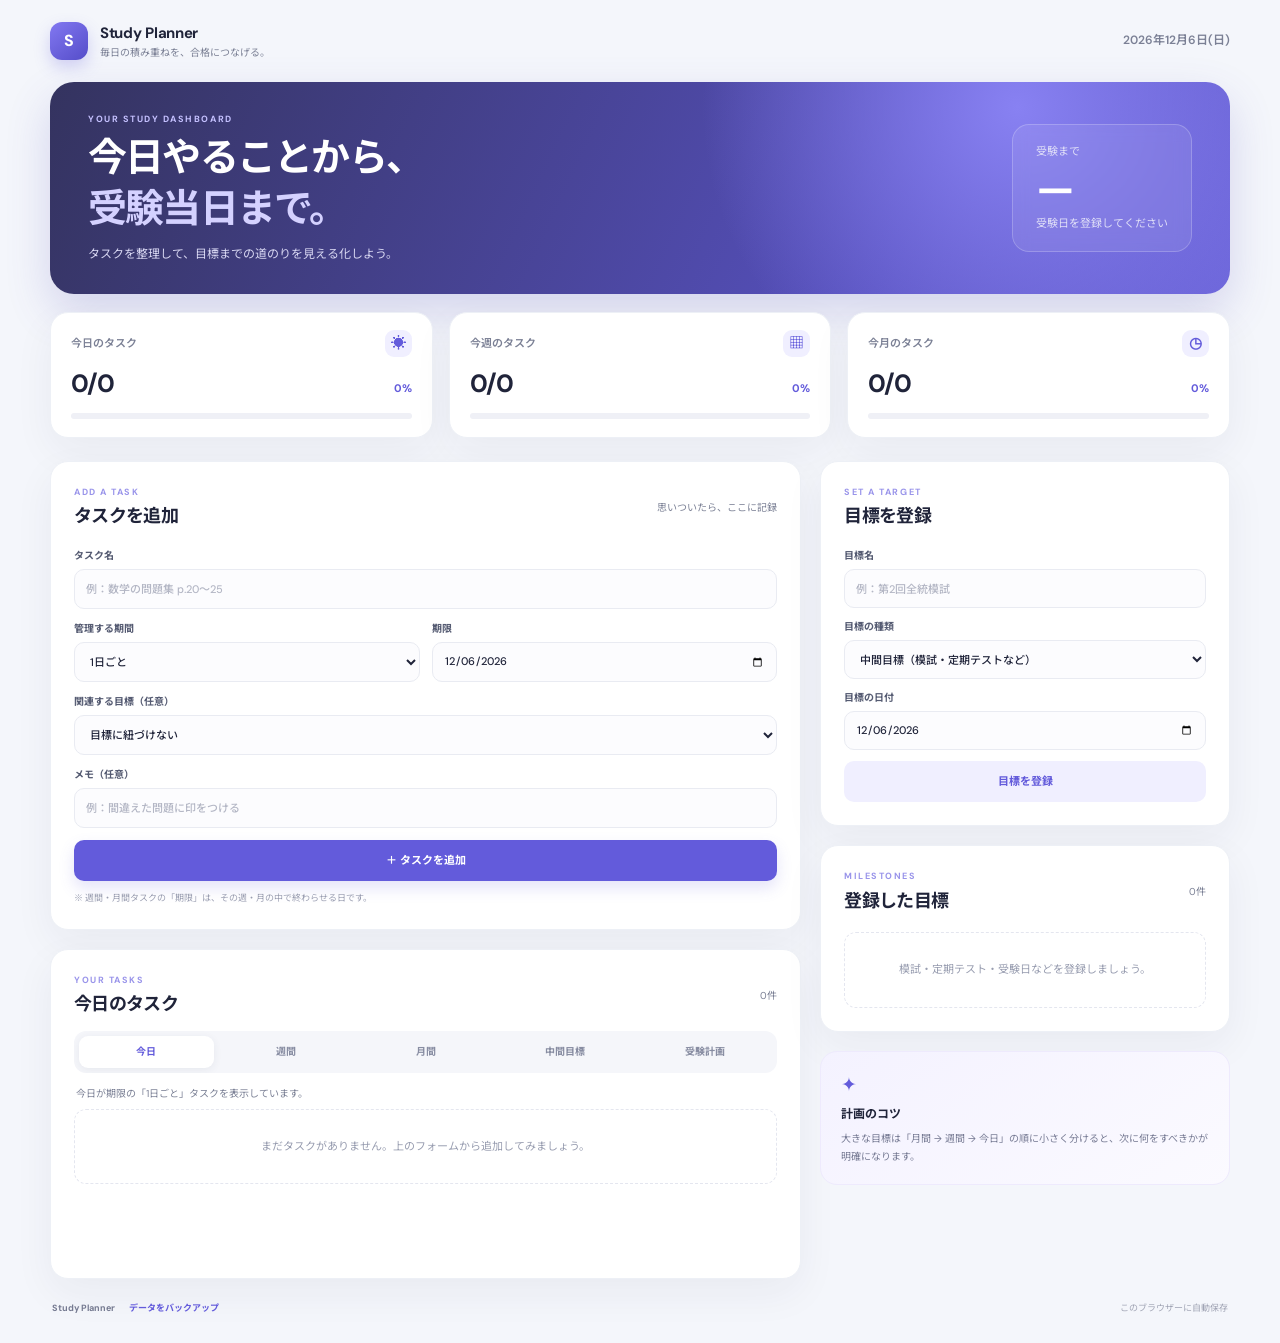
==== index.html @ bfe2cf24 "Add files via upload" ====
<!doctype html>
<html lang="ja">
<head>
  <meta charset="utf-8">
  <meta name="viewport" content="width=device-width, initial-scale=1">
  <meta name="theme-color" content="#f4f6fb">
  <title>Study Planner | 勉強管理</title>
  <link rel="stylesheet" href="style.css">
</head>
<body>
  <div class="page-shell">
    <header class="topbar">
      <a class="brand" href="#top" aria-label="Study Planner ホーム">
        <span class="brand-mark">S</span>
        <span><strong>Study Planner</strong><small>毎日の積み重ねを、合格につなげる。</small></span>
      </a>
      <div class="today-label" id="todayLabel"></div>
    </header>

    <main id="top">
      <section class="hero">
        <div>
          <p class="eyebrow">YOUR STUDY DASHBOARD</p>
          <h1>今日やることから、<br><span>受験当日まで。</span></h1>
          <p class="hero-copy">タスクを整理して、目標までの道のりを見える化しよう。</p>
        </div>
        <div class="countdown-card">
          <span class="countdown-caption">受験まで</span>
          <strong id="examCountdown">—</strong>
          <span id="examDateLabel">受験日を登録してください</span>
        </div>
      </section>

      <section class="stats-grid" aria-label="進捗サマリー">
        <article class="stat-card">
          <div class="stat-top"><span>今日のタスク</span><span class="stat-icon">☀</span></div>
          <div class="stat-number"><strong id="todayProgress">0/0</strong><span id="todayPercent">0%</span></div>
          <div class="progress-track"><div class="progress-fill" id="todayBar"></div></div>
        </article>
        <article class="stat-card">
          <div class="stat-top"><span>今週のタスク</span><span class="stat-icon">▦</span></div>
          <div class="stat-number"><strong id="weekProgress">0/0</strong><span id="weekPercent">0%</span></div>
          <div class="progress-track"><div class="progress-fill" id="weekBar"></div></div>
        </article>
        <article class="stat-card">
          <div class="stat-top"><span>今月のタスク</span><span class="stat-icon">◷</span></div>
          <div class="stat-number"><strong id="monthProgress">0/0</strong><span id="monthPercent">0%</span></div>
          <div class="progress-track"><div class="progress-fill" id="monthBar"></div></div>
        </article>
      </section>

      <section class="workspace">
        <div class="main-column">
          <section class="panel task-form-panel">
            <div class="section-heading">
              <div><p class="eyebrow">ADD A TASK</p><h2>タスクを追加</h2></div>
              <span class="heading-note">思いついたら、ここに記録</span>
            </div>
            <form id="taskForm" class="task-form">
              <label class="field field-wide">タスク名
                <input id="taskTitle" name="title" type="text" maxlength="90" placeholder="例：数学の問題集 p.20〜25" required>
              </label>
              <label class="field">管理する期間
                <select id="taskScope" name="scope">
                  <option value="day">1日ごと</option>
                  <option value="week">1週間ごと</option>
                  <option value="month">1か月ごと</option>
                  <option value="goal">目標までのタスク</option>
                </select>
              </label>
              <label class="field">期限
                <input id="taskDate" name="dueDate" type="date" required>
              </label>
              <label class="field field-wide">関連する目標（任意）
                <select id="taskGoal" name="goalId">
                  <option value="">目標に紐づけない</option>
                </select>
              </label>
              <label class="field field-wide">メモ（任意）
                <input id="taskNote" name="note" type="text" maxlength="180" placeholder="例：間違えた問題に印をつける">
              </label>
              <button class="primary-button" type="submit">＋ タスクを追加</button>
            </form>
            <p class="form-hint">※ 週間・月間タスクの「期限」は、その週・月の中で終わらせる日です。</p>
          </section>

          <section class="panel list-panel">
            <div class="section-heading list-heading">
              <div><p class="eyebrow">YOUR TASKS</p><h2 id="viewTitle">今日のタスク</h2></div>
              <span class="task-count" id="taskCount">0件</span>
            </div>
            <nav class="tabs" aria-label="タスク表示切替">
              <button class="tab active" data-view="day" type="button">今日</button>
              <button class="tab" data-view="week" type="button">週間</button>
              <button class="tab" data-view="month" type="button">月間</button>
              <button class="tab" data-view="milestone" type="button">中間目標</button>
              <button class="tab" data-view="exam" type="button">受験計画</button>
            </nav>
            <div id="viewDescription" class="view-description"></div>
            <div id="taskList" class="task-list" aria-live="polite"></div>
          </section>
        </div>

        <aside class="side-column">
          <section class="panel goal-form-panel">
            <div class="section-heading">
              <div><p class="eyebrow">SET A TARGET</p><h2>目標を登録</h2></div>
            </div>
            <form id="goalForm" class="goal-form">
              <label class="field">目標名
                <input id="goalName" type="text" maxlength="70" placeholder="例：第2回全統模試" required>
              </label>
              <label class="field">目標の種類
                <select id="goalType">
                  <option value="milestone">中間目標（模試・定期テストなど）</option>
                  <option value="exam">受験当日</option>
                </select>
              </label>
              <label class="field">目標の日付
                <input id="goalDate" type="date" required>
              </label>
              <button class="secondary-button" type="submit">目標を登録</button>
            </form>
          </section>

          <section class="panel targets-panel">
            <div class="section-heading">
              <div><p class="eyebrow">MILESTONES</p><h2>登録した目標</h2></div>
              <span class="task-count" id="goalCount">0件</span>
            </div>
            <div id="goalList" class="goal-list"></div>
          </section>

          <section class="tip-card">
            <div class="tip-icon">✦</div>
            <h3>計画のコツ</h3>
            <p>大きな目標は「月間 → 週間 → 今日」の順に小さく分けると、次に何をすべきかが明確になります。</p>
          </section>
        </aside>
      </section>

      <footer class="footer">
        <span>Study Planner</span>
        <button id="backupButton" class="text-button" type="button">データをバックアップ</button>
        <span class="save-status" id="saveStatus">このブラウザーに自動保存</span>
      </footer>
    </main>
  </div>
  <script src="app.js"></script>
</body>
</html>
---- style.css ----
@import url('https://fonts.googleapis.com/css2?family=DM+Sans:wght@400;500;600;700&family=Noto+Sans+JP:wght@400;500;600;700;800&display=swap');

:root {
  --ink: #20243a;
  --muted: #7b8095;
  --line: #e9ebf2;
  --paper: #ffffff;
  --bg: #f4f6fb;
  --primary: #635bdb;
  --primary-dark: #5048c6;
  --soft-purple: #f0efff;
  --teal: #21a69a;
  --soft-teal: #eaf8f6;
  --orange: #eaa34a;
  --soft-orange: #fff5e9;
  --shadow: 0 14px 40px rgba(37, 42, 78, .055);
}

* { box-sizing: border-box; }
body {
  margin: 0;
  background: var(--bg);
  color: var(--ink);
  font-family: "DM Sans", "Noto Sans JP", sans-serif;
  line-height: 1.6;
}
button, input, select { font: inherit; }
button { cursor: pointer; }
.page-shell { width: min(1180px, calc(100% - 48px)); margin: 0 auto; }
.topbar { height: 82px; display: flex; align-items: center; justify-content: space-between; }
.brand { display: flex; align-items: center; gap: 12px; color: inherit; text-decoration: none; }
.brand-mark { width: 38px; height: 38px; display: grid; place-items: center; border-radius: 12px; color: white; font-weight: 800; background: linear-gradient(140deg, #8278f1, #554dc9); box-shadow: 0 7px 16px #635bdb40; }
.brand strong { display: block; font-size: 15px; letter-spacing: -.02em; }
.brand small { display: block; color: var(--muted); font-size: 10px; }
.today-label { color: var(--muted); font-size: 12px; font-weight: 600; }
.hero { min-height: 205px; padding: 30px 38px; border-radius: 24px; color: white; display: flex; align-items: center; justify-content: space-between; gap: 24px; background: radial-gradient(circle at 82% 12%, #8881f2 0, transparent 32%), linear-gradient(115deg, #34335f, #5650bd 72%, #6c65d9); box-shadow: 0 18px 45px #514ab333; overflow: hidden; }
.eyebrow { margin: 0 0 7px; font-size: 9px; font-weight: 700; letter-spacing: .17em; color: #9994ea; }
.hero .eyebrow { color: #c5c1ff; }
h1, h2, h3, p { margin-top: 0; }
.hero h1 { margin: 0; font-size: clamp(27px, 4vw, 39px); line-height: 1.3; letter-spacing: -.045em; }
.hero h1 span { color: #d4d1ff; }
.hero-copy { margin: 10px 0 0; color: #d8d7f2; font-size: 12px; }
.countdown-card { min-width: 174px; padding: 18px 23px; border: 1px solid #ffffff35; border-radius: 17px; background: #ffffff15; backdrop-filter: blur(8px); }
.countdown-caption, #examDateLabel { display: block; color: #dfdef7; font-size: 11px; }
#examCountdown { display: block; margin: 2px 0 0; font-size: 42px; line-height: 1.25; letter-spacing: -.06em; }
#examCountdown small { font-size: 14px; letter-spacing: 0; }
.stats-grid { display: grid; grid-template-columns: repeat(3, 1fr); gap: 16px; margin: 18px 0 23px; }
.stat-card, .panel { background: var(--paper); border: 1px solid #edf0f6; border-radius: 18px; box-shadow: var(--shadow); }
.stat-card { padding: 17px 20px 18px; }
.stat-top { display: flex; justify-content: space-between; align-items: center; color: var(--muted); font-size: 11px; font-weight: 600; }
.stat-icon { width: 27px; height: 27px; display: grid; place-items: center; border-radius: 9px; color: var(--primary); background: var(--soft-purple); font-size: 15px; }
.stat-number { display: flex; align-items: baseline; justify-content: space-between; margin: 7px 0 9px; }
.stat-number strong { font-size: 25px; letter-spacing: -.04em; }
.stat-number span { color: var(--primary); font-size: 11px; font-weight: 700; }
.progress-track { height: 6px; overflow: hidden; border-radius: 9px; background: #eff0f6; }
.progress-fill { width: 0; height: 100%; border-radius: inherit; background: linear-gradient(90deg, #7c74ec, #5e56d4); transition: width .25s ease; }
.workspace { display: grid; grid-template-columns: minmax(0, 1.65fr) minmax(280px, .9fr); gap: 19px; align-items: start; }
.main-column, .side-column { display: grid; gap: 19px; }
.panel { padding: 23px; }
.section-heading { display: flex; align-items: center; justify-content: space-between; gap: 12px; margin-bottom: 17px; }
.section-heading .eyebrow { margin-bottom: 3px; }
.section-heading h2 { margin: 0; font-size: 18px; letter-spacing: -.035em; }
.heading-note, .task-count { color: var(--muted); font-size: 10px; }
.task-form { display: grid; grid-template-columns: 1fr 1fr; gap: 12px; }
.field { display: grid; gap: 5px; color: #555b72; font-size: 10px; font-weight: 700; }
.field-wide { grid-column: 1 / -1; }
.field input, .field select { width: 100%; min-width: 0; height: 40px; padding: 0 11px; border: 1px solid var(--line); border-radius: 10px; outline: none; background: #fcfcfe; color: var(--ink); font-size: 11px; font-weight: 500; }
.field input:focus, .field select:focus { border-color: #8d87ed; box-shadow: 0 0 0 3px #827af01c; }
.field input::placeholder { color: #b4b7c5; }
.primary-button, .secondary-button { min-height: 41px; border: 0; border-radius: 10px; font-size: 11px; font-weight: 700; transition: transform .15s, background .15s; }
.primary-button { grid-column: 1 / -1; color: white; background: var(--primary); box-shadow: 0 7px 15px #635bdb2c; }
.primary-button:hover { background: var(--primary-dark); transform: translateY(-1px); }
.secondary-button { color: var(--primary); background: var(--soft-purple); }
.secondary-button:hover { background: #e6e4ff; }
.form-hint { margin: 10px 0 0; color: #999db0; font-size: 9px; }
.list-panel { min-height: 330px; }
.list-heading { margin-bottom: 12px; }
.tabs { display: flex; gap: 5px; padding: 5px; border-radius: 12px; background: #f5f6fa; overflow-x: auto; }
.tab { flex: 1; min-width: max-content; padding: 8px 11px; border: 0; border-radius: 9px; color: #888da2; background: transparent; font-size: 10px; font-weight: 700; white-space: nowrap; }
.tab.active { color: var(--primary); background: white; box-shadow: 0 2px 8px #30345c12; }
.view-description { padding: 13px 2px 7px; color: var(--muted); font-size: 10px; }
.task-list { display: grid; gap: 8px; }
.task-item { display: grid; grid-template-columns: 22px minmax(0, 1fr) auto; align-items: start; gap: 10px; padding: 12px; border: 1px solid #eef0f5; border-radius: 12px; background: #fff; }
.task-check { width: 17px; height: 17px; margin: 2px 0 0; accent-color: var(--primary); cursor: pointer; }
.task-main { min-width: 0; }
.task-title { margin: 0; color: #353950; font-size: 11px; font-weight: 700; overflow-wrap: anywhere; }
.task-item.completed .task-title { color: #a6a9b7; text-decoration: line-through; }
.task-note { margin: 3px 0 0; color: #969bad; font-size: 9px; overflow-wrap: anywhere; }
.task-meta { display: flex; flex-wrap: wrap; gap: 5px; margin-top: 6px; }
.pill { display: inline-flex; padding: 2px 7px; border-radius: 20px; color: #777c93; background: #f3f4f8; font-size: 8px; font-weight: 700; }
.pill.day { color: #4e8c82; background: var(--soft-teal); }
.pill.week { color: #8870b9; background: #f3effb; }
.pill.month { color: #aa7b3c; background: var(--soft-orange); }
.task-actions { display: flex; align-items: center; gap: 6px; }
.task-date { color: #9297a9; font-size: 9px; white-space: nowrap; }
.delete-button { width: 24px; height: 24px; border: 0; border-radius: 7px; color: #a6a9b7; background: transparent; font-size: 16px; line-height: 1; }
.delete-button:hover { color: #d45f70; background: #fff0f2; }
.empty-state { padding: 28px 12px; border: 1px dashed #e4e6ef; border-radius: 12px; color: #989db0; text-align: center; font-size: 11px; }
.goal-form { display: grid; gap: 11px; }
.goal-form .field input, .goal-form .field select { height: 39px; }
.goal-list { display: grid; gap: 9px; }
.goal-card { padding: 12px; border: 1px solid #eef0f5; border-radius: 12px; }
.goal-card-top { display: flex; justify-content: space-between; align-items: start; gap: 8px; }
.goal-card strong { display: block; font-size: 11px; }
.goal-card small { display: block; margin-top: 3px; color: var(--muted); font-size: 9px; }
.goal-kind { padding: 3px 7px; border-radius: 20px; color: #766dc9; background: var(--soft-purple); font-size: 8px; white-space: nowrap; }
.goal-kind.exam { color: #b47c38; background: var(--soft-orange); }
.goal-progress { margin-top: 9px; display: flex; justify-content: space-between; color: var(--muted); font-size: 9px; }
.goal-progress-track { height: 4px; margin-top: 5px; border-radius: 8px; background: #f0f1f6; overflow: hidden; }
.goal-progress-fill { height: 100%; border-radius: inherit; background: var(--teal); }
.goal-delete { margin-top: 8px; padding: 0; border: 0; color: #a3a7b5; background: transparent; font-size: 9px; }
.goal-delete:hover { color: #ce6572; }
.tip-card { padding: 18px 20px; border: 1px solid #eeeafd; border-radius: 17px; background: linear-gradient(145deg, #f4f2ff, #fbfaff); }
.tip-icon { margin-bottom: 5px; color: var(--primary); font-size: 19px; }
.tip-card h3 { margin: 0 0 5px; font-size: 12px; }
.tip-card p { margin: 0; color: #777b94; font-size: 10px; line-height: 1.8; }
.goal-view-card { margin-bottom: 12px; padding: 14px; border-radius: 13px; background: #f8f7ff; border: 1px solid #eeecff; }
.goal-view-card strong { font-size: 13px; }
.goal-view-card p { margin: 3px 0 0; color: var(--muted); font-size: 10px; }
.footer { display: flex; align-items: center; gap: 14px; padding: 22px 2px 28px; color: #a0a4b4; font-size: 9px; }
.footer > span:first-child { color: #747990; font-weight: 700; }
.text-button { padding: 0; border: 0; color: var(--primary); background: transparent; font-size: 9px; font-weight: 700; }
.save-status { margin-left: auto; }

@media (max-width: 800px) {
  .page-shell { width: min(100% - 28px, 620px); }
  .hero { padding: 25px; }
  .workspace { grid-template-columns: 1fr; }
  .side-column { grid-template-columns: 1fr 1fr; align-items: start; }
  .tip-card { grid-column: 1 / -1; }
}
@media (max-width: 520px) {
  .page-shell { width: calc(100% - 22px); }
  .topbar { height: 68px; }
  .today-label { font-size: 9px; }
  .hero { min-height: auto; padding: 22px 19px; align-items: start; flex-direction: column; border-radius: 18px; }
  .hero h1 { font-size: 28px; }
  .countdown-card { width: 100%; min-width: 0; padding: 11px 15px; display: grid; grid-template-columns: auto 1fr; align-items: center; column-gap: 9px; }
  .countdown-caption { grid-row: 1; }
  #examCountdown { grid-column: 2; grid-row: 1 / 3; font-size: 30px; }
  #examDateLabel { grid-column: 1; grid-row: 2; }
  .stats-grid { gap: 8px; margin: 12px 0 15px; }
  .stat-card { padding: 12px 10px; }
  .stat-top { font-size: 9px; }
  .stat-icon { width: 22px; height: 22px; }
  .stat-number strong { font-size: 19px; }
  .stat-number span { font-size: 9px; }
  .panel { padding: 17px; border-radius: 15px; }
  .side-column { grid-template-columns: 1fr; }
  .task-form { gap: 10px; }
  .heading-note { display: none; }
  .task-item { grid-template-columns: 20px minmax(0, 1fr) auto; gap: 7px; padding: 10px; }
  .task-actions { flex-direction: column-reverse; gap: 1px; }
  .footer { flex-wrap: wrap; gap: 10px; }
  .save-status { width: 100%; margin-left: 0; }
}
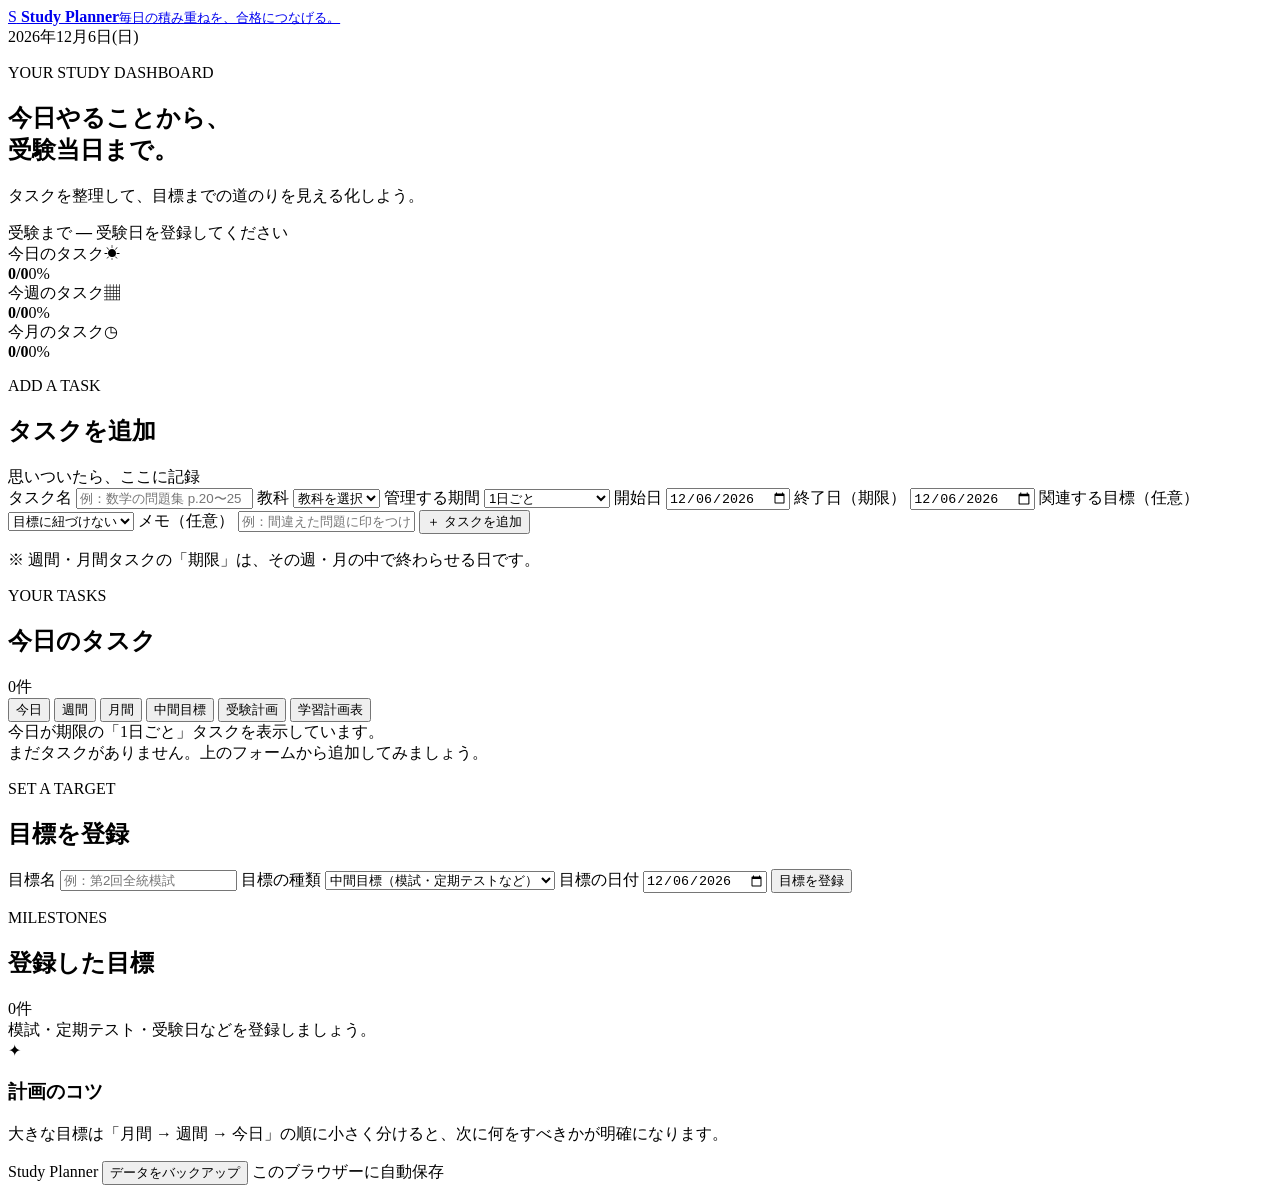
==== commit 1ce7cf9a: "Rename index (1).html to index.html" ====
--- a/index.html
+++ b/index.html
@@ -60,6 +60,19 @@
               <label class="field field-wide">タスク名
                 <input id="taskTitle" name="title" type="text" maxlength="90" placeholder="例：数学の問題集 p.20〜25" required>
               </label>
+              <label class="field">教科
+                <select id="taskSubject" name="subject" required>
+                  <option value="">教科を選択</option>
+                  <option value="数学">数学</option>
+                  <option value="英語">英語</option>
+                  <option value="国語">国語</option>
+                  <option value="物理">物理</option>
+                  <option value="化学">化学</option>
+                  <option value="地理・歴史">地理・歴史</option>
+                  <option value="情報">情報</option>
+                  <option value="その他">その他</option>
+                </select>
+              </label>
               <label class="field">管理する期間
                 <select id="taskScope" name="scope">
                   <option value="day">1日ごと</option>
@@ -68,7 +81,10 @@
                   <option value="goal">目標までのタスク</option>
                 </select>
               </label>
-              <label class="field">期限
+              <label class="field">開始日
+                <input id="taskStartDate" name="startDate" type="date" required>
+              </label>
+              <label class="field">終了日（期限）
                 <input id="taskDate" name="dueDate" type="date" required>
               </label>
               <label class="field field-wide">関連する目標（任意）
@@ -95,8 +111,27 @@
               <button class="tab" data-view="month" type="button">月間</button>
               <button class="tab" data-view="milestone" type="button">中間目標</button>
               <button class="tab" data-view="exam" type="button">受験計画</button>
+              <button class="tab" data-view="timeline" type="button">学習計画表</button>
             </nav>
             <div id="viewDescription" class="view-description"></div>
+            <section id="timelinePanel" class="timeline-panel" hidden aria-label="教科別学習計画表">
+              <div class="timeline-toolbar">
+                <div class="timeline-month-controls">
+                  <button id="previousMonth" class="month-button" type="button" aria-label="前の月">‹</button>
+                  <strong id="timelineMonthLabel"></strong>
+                  <button id="nextMonth" class="month-button" type="button" aria-label="次の月">›</button>
+                </div>
+                <span class="timeline-hint">横棒を押すと完了・未完了を切り替え</span>
+              </div>
+              <div class="timeline-legend">
+                <span><i class="legend-dot planned"></i>予定</span>
+                <span><i class="legend-dot completed"></i>完了</span>
+              </div>
+              <div id="timelineScroller" class="timeline-scroller" tabindex="0" aria-label="左右にスクロールできる学習計画表">
+                <div id="timelineGrid" class="timeline-grid"></div>
+              </div>
+              <p class="timeline-footnote">横棒はタスクの開始日から終了日（期限）までを表します。以前に登録したタスクは、期限日の1日分の棒として表示されます。</p>
+            </section>
             <div id="taskList" class="task-list" aria-live="polite"></div>
           </section>
         </div>
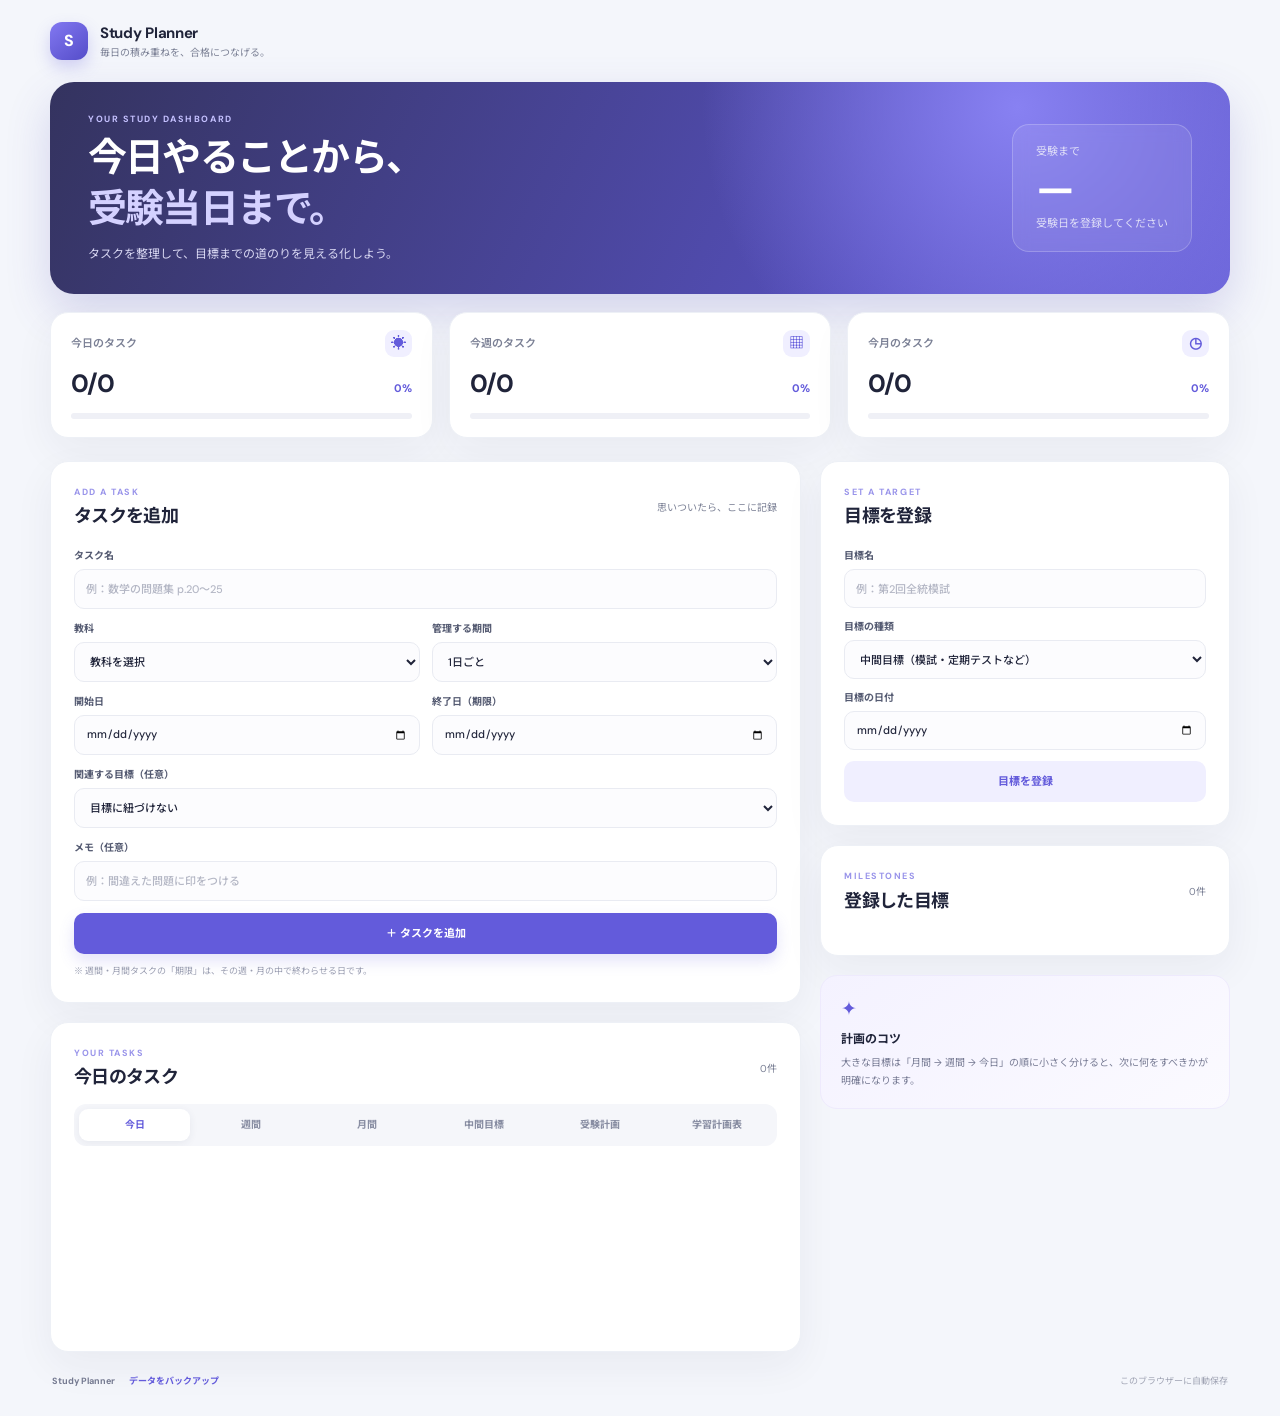
==== commit 0792aa59: "Add date controls and task editor dialog Added controls for date navigation and task editing." ====
--- a/index.html
+++ b/index.html
@@ -114,6 +114,13 @@
               <button class="tab" data-view="timeline" type="button">学習計画表</button>
             </nav>
             <div id="viewDescription" class="view-description"></div>
+            <div id="dayDateControls" class="day-date-controls" hidden>
+              <button id="previousDay" class="month-button" type="button" aria-label="前の日">‹</button>
+              <label for="dayDateInput">表示する日</label>
+              <input id="dayDateInput" type="date">
+              <button id="nextDay" class="month-button" type="button" aria-label="次の日">›</button>
+              <button id="todayButton" class="today-button" type="button">今日</button>
+            </div>
             <section id="timelinePanel" class="timeline-panel" hidden aria-label="教科別学習計画表">
               <div class="timeline-toolbar">
                 <div class="timeline-month-controls">
@@ -121,7 +128,7 @@
                   <strong id="timelineMonthLabel"></strong>
                   <button id="nextMonth" class="month-button" type="button" aria-label="次の月">›</button>
                 </div>
-                <span class="timeline-hint">横棒を押すと完了・未完了を切り替え</span>
+                <span class="timeline-hint">横棒をドラッグして期間変更・クリックして編集／削除</span>
               </div>
               <div class="timeline-legend">
                 <span><i class="legend-dot planned"></i>予定</span>
@@ -130,7 +137,7 @@
               <div id="timelineScroller" class="timeline-scroller" tabindex="0" aria-label="左右にスクロールできる学習計画表">
                 <div id="timelineGrid" class="timeline-grid"></div>
               </div>
-              <p class="timeline-footnote">横棒はタスクの開始日から終了日（期限）までを表します。以前に登録したタスクは、期限日の1日分の棒として表示されます。</p>
+              <p class="timeline-footnote">横棒はタスクの開始日から終了日（期限）までを表します。棒の中央をドラッグすると期間全体、左右の端をドラッグすると開始日・終了日を変更できます。棒をクリックすると内容の編集・削除ができます。日毎タブは同じタスクデータと連動します。</p>
             </section>
             <div id="taskList" class="task-list" aria-live="polite"></div>
           </section>
@@ -173,6 +180,54 @@
           </section>
         </aside>
       </section>
+
+      <dialog id="taskEditorDialog" class="task-editor-dialog" aria-labelledby="taskEditorTitle">
+        <form id="taskEditorForm" class="task-editor-form">
+          <div class="section-heading">
+            <div><p class="eyebrow">EDIT TASK</p><h2 id="taskEditorTitle">タスクを編集</h2></div>
+            <button id="closeTaskEditor" class="dialog-close" type="button" aria-label="閉じる">×</button>
+          </div>
+          <input id="editTaskId" type="hidden">
+          <label class="field field-wide">タスク名
+            <input id="editTaskTitle" type="text" maxlength="90" required>
+          </label>
+          <div class="editor-fields-grid">
+            <label class="field">教科
+              <select id="editTaskSubject" required>
+                <option value="数学">数学</option><option value="英語">英語</option><option value="国語">国語</option>
+                <option value="物理">物理</option><option value="化学">化学</option><option value="地理・歴史">地理・歴史</option>
+                <option value="情報">情報</option><option value="その他">その他</option>
+              </select>
+            </label>
+            <label class="field">管理する期間
+              <select id="editTaskScope">
+                <option value="day">1日ごと</option><option value="week">1週間ごと</option>
+                <option value="month">1か月ごと</option><option value="goal">目標までのタスク</option>
+              </select>
+            </label>
+            <label class="field">開始日
+              <input id="editTaskStartDate" type="date" required>
+            </label>
+            <label class="field">終了日（期限）
+              <input id="editTaskDueDate" type="date" required>
+            </label>
+          </div>
+          <label class="field field-wide">関連する目標（任意）
+            <select id="editTaskGoal"><option value="">目標に紐づけない</option></select>
+          </label>
+          <label class="field field-wide">メモ（任意）
+            <input id="editTaskNote" type="text" maxlength="180">
+          </label>
+          <label class="editor-done-toggle"><input id="editTaskDone" type="checkbox"> このタスクを完了にする</label>
+          <div class="editor-actions">
+            <button id="deleteTaskFromEditor" class="danger-button" type="button">タスクを削除</button>
+            <div class="editor-actions-right">
+              <button id="cancelTaskEdit" class="secondary-button" type="button">キャンセル</button>
+              <button class="primary-button editor-save-button" type="submit">変更を保存</button>
+            </div>
+          </div>
+        </form>
+      </dialog>
 
       <footer class="footer">
         <span>Study Planner</span>
--- a/style.css
+++ b/style.css
@@ -0,0 +1,212 @@
+@import url('https://fonts.googleapis.com/css2?family=DM+Sans:wght@400;500;600;700&family=Noto+Sans+JP:wght@400;500;600;700;800&display=swap');
+
+:root {
+  --ink: #20243a;
+  --muted: #7b8095;
+  --line: #e9ebf2;
+  --paper: #ffffff;
+  --bg: #f4f6fb;
+  --primary: #635bdb;
+  --primary-dark: #5048c6;
+  --soft-purple: #f0efff;
+  --teal: #21a69a;
+  --soft-teal: #eaf8f6;
+  --orange: #eaa34a;
+  --soft-orange: #fff5e9;
+  --shadow: 0 14px 40px rgba(37, 42, 78, .055);
+}
+
+* { box-sizing: border-box; }
+body {
+  margin: 0;
+  background: var(--bg);
+  color: var(--ink);
+  font-family: "DM Sans", "Noto Sans JP", sans-serif;
+  line-height: 1.6;
+}
+button, input, select { font: inherit; }
+button { cursor: pointer; }
+.page-shell { width: min(1180px, calc(100% - 48px)); margin: 0 auto; }
+.topbar { height: 82px; display: flex; align-items: center; justify-content: space-between; }
+.brand { display: flex; align-items: center; gap: 12px; color: inherit; text-decoration: none; }
+.brand-mark { width: 38px; height: 38px; display: grid; place-items: center; border-radius: 12px; color: white; font-weight: 800; background: linear-gradient(140deg, #8278f1, #554dc9); box-shadow: 0 7px 16px #635bdb40; }
+.brand strong { display: block; font-size: 15px; letter-spacing: -.02em; }
+.brand small { display: block; color: var(--muted); font-size: 10px; }
+.today-label { color: var(--muted); font-size: 12px; font-weight: 600; }
+.hero { min-height: 205px; padding: 30px 38px; border-radius: 24px; color: white; display: flex; align-items: center; justify-content: space-between; gap: 24px; background: radial-gradient(circle at 82% 12%, #8881f2 0, transparent 32%), linear-gradient(115deg, #34335f, #5650bd 72%, #6c65d9); box-shadow: 0 18px 45px #514ab333; overflow: hidden; }
+.eyebrow { margin: 0 0 7px; font-size: 9px; font-weight: 700; letter-spacing: .17em; color: #9994ea; }
+.hero .eyebrow { color: #c5c1ff; }
+h1, h2, h3, p { margin-top: 0; }
+.hero h1 { margin: 0; font-size: clamp(27px, 4vw, 39px); line-height: 1.3; letter-spacing: -.045em; }
+.hero h1 span { color: #d4d1ff; }
+.hero-copy { margin: 10px 0 0; color: #d8d7f2; font-size: 12px; }
+.countdown-card { min-width: 174px; padding: 18px 23px; border: 1px solid #ffffff35; border-radius: 17px; background: #ffffff15; backdrop-filter: blur(8px); }
+.countdown-caption, #examDateLabel { display: block; color: #dfdef7; font-size: 11px; }
+#examCountdown { display: block; margin: 2px 0 0; font-size: 42px; line-height: 1.25; letter-spacing: -.06em; }
+#examCountdown small { font-size: 14px; letter-spacing: 0; }
+.stats-grid { display: grid; grid-template-columns: repeat(3, 1fr); gap: 16px; margin: 18px 0 23px; }
+.stat-card, .panel { background: var(--paper); border: 1px solid #edf0f6; border-radius: 18px; box-shadow: var(--shadow); }
+.stat-card { padding: 17px 20px 18px; }
+.stat-top { display: flex; justify-content: space-between; align-items: center; color: var(--muted); font-size: 11px; font-weight: 600; }
+.stat-icon { width: 27px; height: 27px; display: grid; place-items: center; border-radius: 9px; color: var(--primary); background: var(--soft-purple); font-size: 15px; }
+.stat-number { display: flex; align-items: baseline; justify-content: space-between; margin: 7px 0 9px; }
+.stat-number strong { font-size: 25px; letter-spacing: -.04em; }
+.stat-number span { color: var(--primary); font-size: 11px; font-weight: 700; }
+.progress-track { height: 6px; overflow: hidden; border-radius: 9px; background: #eff0f6; }
+.progress-fill { width: 0; height: 100%; border-radius: inherit; background: linear-gradient(90deg, #7c74ec, #5e56d4); transition: width .25s ease; }
+.workspace { display: grid; grid-template-columns: minmax(0, 1.65fr) minmax(280px, .9fr); gap: 19px; align-items: start; }
+.main-column, .side-column { display: grid; gap: 19px; }
+.panel { padding: 23px; }
+.section-heading { display: flex; align-items: center; justify-content: space-between; gap: 12px; margin-bottom: 17px; }
+.section-heading .eyebrow { margin-bottom: 3px; }
+.section-heading h2 { margin: 0; font-size: 18px; letter-spacing: -.035em; }
+.heading-note, .task-count { color: var(--muted); font-size: 10px; }
+.task-form { display: grid; grid-template-columns: 1fr 1fr; gap: 12px; }
+.field { display: grid; gap: 5px; color: #555b72; font-size: 10px; font-weight: 700; }
+.field-wide { grid-column: 1 / -1; }
+.field input, .field select { width: 100%; min-width: 0; height: 40px; padding: 0 11px; border: 1px solid var(--line); border-radius: 10px; outline: none; background: #fcfcfe; color: var(--ink); font-size: 11px; font-weight: 500; }
+.field input:focus, .field select:focus { border-color: #8d87ed; box-shadow: 0 0 0 3px #827af01c; }
+.field input::placeholder { color: #b4b7c5; }
+.primary-button, .secondary-button { min-height: 41px; border: 0; border-radius: 10px; font-size: 11px; font-weight: 700; transition: transform .15s, background .15s; }
+.primary-button { grid-column: 1 / -1; color: white; background: var(--primary); box-shadow: 0 7px 15px #635bdb2c; }
+.primary-button:hover { background: var(--primary-dark); transform: translateY(-1px); }
+.secondary-button { color: var(--primary); background: var(--soft-purple); }
+.secondary-button:hover { background: #e6e4ff; }
+.form-hint { margin: 10px 0 0; color: #999db0; font-size: 9px; }
+.list-panel { min-height: 330px; }
+.list-heading { margin-bottom: 12px; }
+.tabs { display: flex; gap: 5px; padding: 5px; border-radius: 12px; background: #f5f6fa; overflow-x: auto; }
+.tab { flex: 1; min-width: max-content; padding: 8px 11px; border: 0; border-radius: 9px; color: #888da2; background: transparent; font-size: 10px; font-weight: 700; white-space: nowrap; }
+.tab.active { color: var(--primary); background: white; box-shadow: 0 2px 8px #30345c12; }
+.view-description { padding: 13px 2px 7px; color: var(--muted); font-size: 10px; }
+.task-list { display: grid; gap: 8px; }
+.task-item { display: grid; grid-template-columns: 22px minmax(0, 1fr) auto; align-items: start; gap: 10px; padding: 12px; border: 1px solid #eef0f5; border-radius: 12px; background: #fff; }
+.task-check { width: 17px; height: 17px; margin: 2px 0 0; accent-color: var(--primary); cursor: pointer; }
+.task-main { min-width: 0; }
+.task-title { margin: 0; color: #353950; font-size: 11px; font-weight: 700; overflow-wrap: anywhere; }
+.task-item.completed .task-title { color: #a6a9b7; text-decoration: line-through; }
+.task-note { margin: 3px 0 0; color: #969bad; font-size: 9px; overflow-wrap: anywhere; }
+.task-meta { display: flex; flex-wrap: wrap; gap: 5px; margin-top: 6px; }
+.pill { display: inline-flex; padding: 2px 7px; border-radius: 20px; color: #777c93; background: #f3f4f8; font-size: 8px; font-weight: 700; }
+.pill.day { color: #4e8c82; background: var(--soft-teal); }
+.pill.week { color: #8870b9; background: #f3effb; }
+.pill.month { color: #aa7b3c; background: var(--soft-orange); }
+.task-actions { display: flex; align-items: center; gap: 6px; }
+.task-date { color: #9297a9; font-size: 9px; white-space: nowrap; }
+.delete-button { width: 24px; height: 24px; border: 0; border-radius: 7px; color: #a6a9b7; background: transparent; font-size: 16px; line-height: 1; }
+.delete-button:hover { color: #d45f70; background: #fff0f2; }
+.empty-state { padding: 28px 12px; border: 1px dashed #e4e6ef; border-radius: 12px; color: #989db0; text-align: center; font-size: 11px; }
+.goal-form { display: grid; gap: 11px; }
+.goal-form .field input, .goal-form .field select { height: 39px; }
+.goal-list { display: grid; gap: 9px; }
+.goal-card { padding: 12px; border: 1px solid #eef0f5; border-radius: 12px; }
+.goal-card-top { display: flex; justify-content: space-between; align-items: start; gap: 8px; }
+.goal-card strong { display: block; font-size: 11px; }
+.goal-card small { display: block; margin-top: 3px; color: var(--muted); font-size: 9px; }
+.goal-kind { padding: 3px 7px; border-radius: 20px; color: #766dc9; background: var(--soft-purple); font-size: 8px; white-space: nowrap; }
+.goal-kind.exam { color: #b47c38; background: var(--soft-orange); }
+.goal-progress { margin-top: 9px; display: flex; justify-content: space-between; color: var(--muted); font-size: 9px; }
+.goal-progress-track { height: 4px; margin-top: 5px; border-radius: 8px; background: #f0f1f6; overflow: hidden; }
+.goal-progress-fill { height: 100%; border-radius: inherit; background: var(--teal); }
+.goal-delete { margin-top: 8px; padding: 0; border: 0; color: #a3a7b5; background: transparent; font-size: 9px; }
+.goal-delete:hover { color: #ce6572; }
+.tip-card { padding: 18px 20px; border: 1px solid #eeeafd; border-radius: 17px; background: linear-gradient(145deg, #f4f2ff, #fbfaff); }
+.tip-icon { margin-bottom: 5px; color: var(--primary); font-size: 19px; }
+.tip-card h3 { margin: 0 0 5px; font-size: 12px; }
+.tip-card p { margin: 0; color: #777b94; font-size: 10px; line-height: 1.8; }
+.goal-view-card { margin-bottom: 12px; padding: 14px; border-radius: 13px; background: #f8f7ff; border: 1px solid #eeecff; }
+.goal-view-card strong { font-size: 13px; }
+.goal-view-card p { margin: 3px 0 0; color: var(--muted); font-size: 10px; }
+.footer { display: flex; align-items: center; gap: 14px; padding: 22px 2px 28px; color: #a0a4b4; font-size: 9px; }
+.footer > span:first-child { color: #747990; font-weight: 700; }
+.text-button { padding: 0; border: 0; color: var(--primary); background: transparent; font-size: 9px; font-weight: 700; }
+.save-status { margin-left: auto; }
+
+@media (max-width: 800px) {
+  .page-shell { width: min(100% - 28px, 620px); }
+  .hero { padding: 25px; }
+  .workspace { grid-template-columns: 1fr; }
+  .side-column { grid-template-columns: 1fr 1fr; align-items: start; }
+  .tip-card { grid-column: 1 / -1; }
+}
+@media (max-width: 520px) {
+  .page-shell { width: calc(100% - 22px); }
+  .topbar { height: 68px; }
+  .today-label { font-size: 9px; }
+  .hero { min-height: auto; padding: 22px 19px; align-items: start; flex-direction: column; border-radius: 18px; }
+  .hero h1 { font-size: 28px; }
+  .countdown-card { width: 100%; min-width: 0; padding: 11px 15px; display: grid; grid-template-columns: auto 1fr; align-items: center; column-gap: 9px; }
+  .countdown-caption { grid-row: 1; }
+  #examCountdown { grid-column: 2; grid-row: 1 / 3; font-size: 30px; }
+  #examDateLabel { grid-column: 1; grid-row: 2; }
+  .stats-grid { gap: 8px; margin: 12px 0 15px; }
+  .stat-card { padding: 12px 10px; }
+  .stat-top { font-size: 9px; }
+  .stat-icon { width: 22px; height: 22px; }
+  .stat-number strong { font-size: 19px; }
+  .stat-number span { font-size: 9px; }
+  .panel { padding: 17px; border-radius: 15px; }
+  .side-column { grid-template-columns: 1fr; }
+  .task-form { gap: 10px; }
+  .heading-note { display: none; }
+  .task-item { grid-template-columns: 20px minmax(0, 1fr) auto; gap: 7px; padding: 10px; }
+  .task-actions { flex-direction: column-reverse; gap: 1px; }
+  .footer { flex-wrap: wrap; gap: 10px; }
+  .save-status { width: 100%; margin-left: 0; }
+}
+
+
+/* Subject-by-date study timeline */
+.timeline-panel[hidden], #taskList[hidden] { display: none !important; }
+.timeline-toolbar { display: flex; align-items: center; justify-content: space-between; gap: 12px; margin: 12px 0 10px; }
+.timeline-month-controls { display: flex; align-items: center; gap: 12px; }
+.timeline-month-controls strong { min-width: 112px; text-align: center; font-size: 14px; }
+.month-button { width: 30px; height: 30px; border: 1px solid var(--line); border-radius: 9px; color: var(--primary); background: white; font-size: 20px; line-height: 1; }
+.month-button:hover { background: var(--soft-purple); }
+.timeline-hint, .timeline-footnote { color: var(--muted); font-size: 9px; }
+.timeline-legend { display: flex; gap: 14px; margin: 0 0 10px 4px; color: var(--muted); font-size: 9px; }
+.timeline-legend span { display: inline-flex; align-items: center; gap: 5px; }
+.legend-dot { width: 8px; height: 8px; border-radius: 3px; display: inline-block; }
+.legend-dot.planned { background: #8179e9; }
+.legend-dot.completed { background: #43a99b; }
+.timeline-scroller { width: 100%; overflow: auto; border: 1px solid #e9ebf2; border-radius: 12px; background: #fff; overscroll-behavior-x: contain; }
+.timeline-grid { width: max-content; min-width: 100%; }
+.timeline-header { position: sticky; top: 0; z-index: 5; display: grid; background: #f7f7fc; }
+.timeline-corner, .timeline-day-heading { min-height: 48px; display: flex; align-items: center; justify-content: center; border-right: 1px solid #e9ebf2; border-bottom: 1px solid #e9ebf2; }
+.timeline-corner { position: sticky; left: 0; z-index: 7; background: #f1f0ff; color: #5c56b8; font-size: 10px; font-weight: 800; }
+.timeline-day-heading { flex-direction: column; gap: 0; color: #555b72; }
+.timeline-day-heading strong { font-size: 11px; line-height: 1.35; }
+.timeline-day-heading small { font-size: 8px; color: #9297a9; }
+.timeline-day-heading.is-saturday, .timeline-cell.is-saturday { background: #f2f7ff; }
+.timeline-day-heading.is-sunday, .timeline-cell.is-sunday { background: #fff5f5; }
+.timeline-subject-row { display: grid; position: relative; background: #fff; }
+.timeline-subject-label { position: sticky; left: 0; z-index: 3; display: flex; align-items: center; justify-content: center; padding: 5px; border-right: 1px solid #e5e7f0; border-bottom: 1px solid #e9ebf2; background: #fafaff; color: #454a62; font-size: 10px; font-weight: 800; writing-mode: horizontal-tb; }
+.timeline-cell { min-width: 38px; min-height: 40px; border-right: 1px solid #f0f1f6; border-bottom: 1px solid #e9ebf2; }
+.timeline-bar { position: relative; z-index: 2; align-self: center; display: flex; min-width: 0; height: 27px; margin: 0 2px; padding: 0; overflow: visible; border: 0; border-radius: 7px; color: white; background: #8179e9; box-shadow: 0 2px 5px #31345c18; touch-action: pan-y; user-select: none; }
+.timeline-bar:hover { filter: brightness(.96); }
+.timeline-bar.is-dragging { z-index: 4; filter: brightness(.92); box-shadow: 0 4px 12px #24264a35; cursor: grabbing; }
+.timeline-bar-label { flex: 1; min-width: 0; height: 100%; padding: 0 7px; overflow: hidden; border: 0; border-radius: 7px; color: inherit; background: transparent; text-align: left; text-overflow: ellipsis; white-space: nowrap; font-size: 9px; font-weight: 700; cursor: grab; touch-action: pan-y; user-select: none; }
+.timeline-bar-label:focus-visible, .timeline-handle:focus-visible { outline: 2px solid #24264a; outline-offset: 2px; }
+.timeline-handle { position: relative; z-index: 2; flex: 0 0 10px; width: 10px; height: 100%; padding: 0; border: 0; border-radius: 5px; background: transparent; cursor: ew-resize; touch-action: pan-y; user-select: none; }
+.timeline-handle::after { content: ''; position: absolute; top: 7px; left: 4px; width: 2px; height: 13px; border-radius: 3px; background: rgb(255 255 255 / 92%); box-shadow: 1px 0 0 rgb(0 0 0 / 10%); }
+.timeline-handle:hover { background: rgb(255 255 255 / 18%); }
+.timeline-bar.is-completed { background: #43a99b; opacity: .85; }
+.timeline-bar.is-completed .timeline-bar-label { text-decoration: line-through; }
+.subject-math .timeline-bar { background: #6e65d9; }
+.subject-english .timeline-bar { background: #3994c8; }
+.subject-japanese .timeline-bar { background: #b176b9; }
+.subject-physics .timeline-bar { background: #d18b46; }
+.subject-chemistry .timeline-bar { background: #359f8b; }
+.subject-social .timeline-bar { background: #ba7180; }
+.subject-information .timeline-bar { background: #637caa; }
+.subject-other .timeline-bar { background: #8990a4; }
+.timeline-bar.is-completed { background: #43a99b; }
+.timeline-footnote { margin: 9px 2px 0; line-height: 1.7; }
+
+@media (max-width: 600px) {
+  .timeline-toolbar { align-items: flex-start; flex-direction: column; gap: 6px; }
+  .timeline-month-controls { gap: 8px; }
+  .timeline-hint { font-size: 8px; }
+}
+
+.pill.subject-tag { color: #5f62a5; background: #f0f0ff; }
